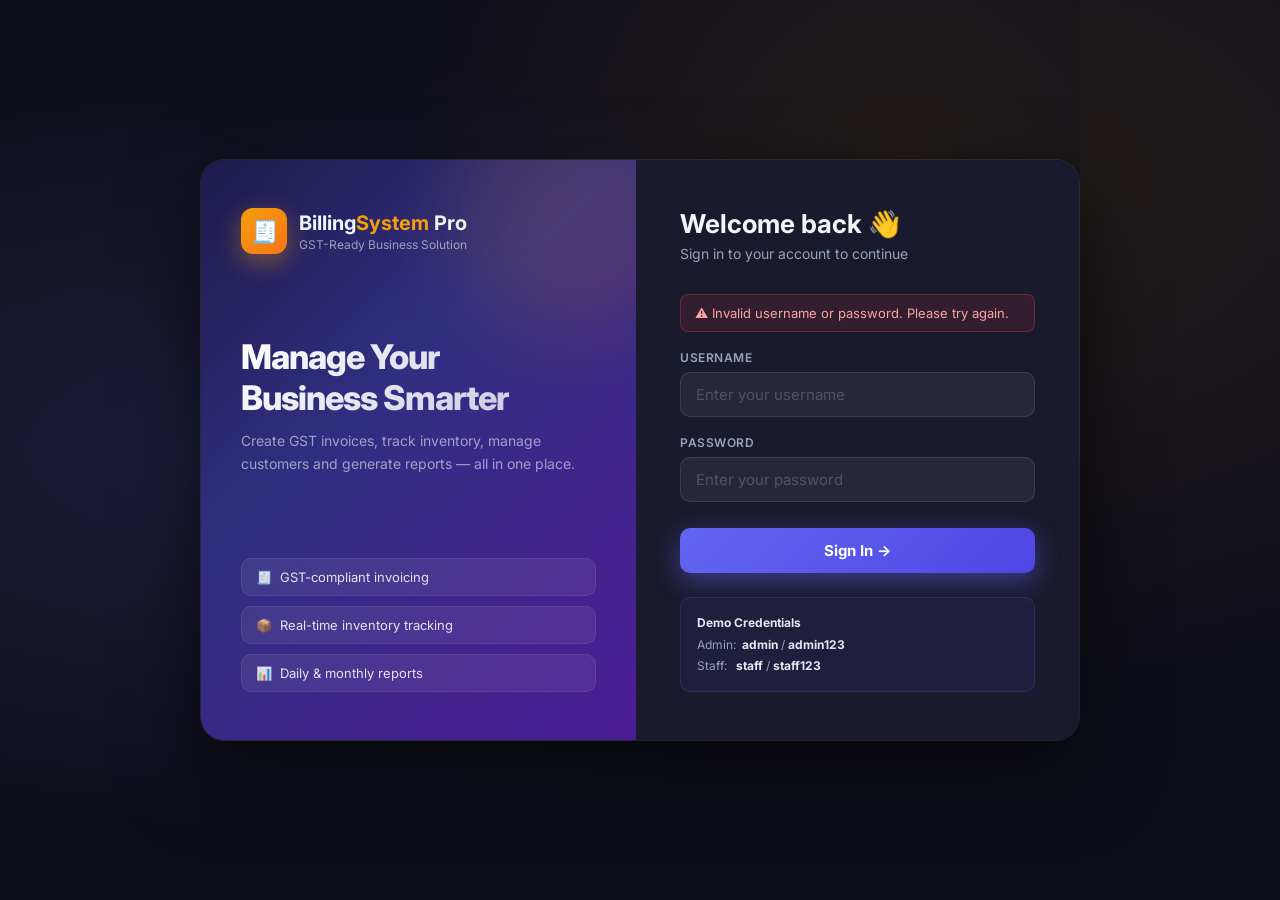
==== src/main/resources/static/login.html @ 72a1c330 "Initial commit: BillingSystem Pro Web App v1.0.0 - Spring Boot 3.2.5 + JPA + Spring Security - Sessi" ====
<!DOCTYPE html>
<html lang="en">
<head>
  <meta charset="UTF-8"/>
  <meta name="viewport" content="width=device-width, initial-scale=1.0"/>
  <title>Login — BillingSystem Pro</title>
  <link rel="preconnect" href="https://fonts.googleapis.com"/>
  <link href="https://fonts.googleapis.com/css2?family=Inter:wght@300;400;500;600;700;800&display=swap" rel="stylesheet"/>
  <style>
    *, *::before, *::after { box-sizing: border-box; margin: 0; padding: 0; }
    :root {
      --primary: #6366f1;
      --primary-dark: #4f46e5;
      --accent: #f59e0b;
      --bg: #0f0f1a;
      --card: #1a1a2e;
      --border: rgba(255,255,255,0.08);
      --text: #f1f5f9;
      --muted: #94a3b8;
    }
    html, body {
      height: 100%; font-family: 'Inter', sans-serif;
      background: radial-gradient(ellipse at 20% 50%, rgba(99,102,241,0.15) 0%, transparent 60%),
                  radial-gradient(ellipse at 80% 20%, rgba(245,158,11,0.08) 0%, transparent 50%),
                  #0f0f1a;
      color: var(--text);
      display: flex; align-items: center; justify-content: center; min-height: 100vh;
    }
    .login-wrapper {
      display: flex; width: 880px; min-height: 540px;
      border-radius: 24px; overflow: hidden;
      box-shadow: 0 32px 80px rgba(0,0,0,0.6);
      border: 1px solid var(--border);
    }
    /* Branding */
    .brand-panel {
      flex: 1;
      background: linear-gradient(135deg, #1e1b4b 0%, #312e81 40%, #4c1d95 100%);
      padding: 48px 40px; display: flex; flex-direction: column; justify-content: space-between;
      position: relative; overflow: hidden;
    }
    .brand-panel::before {
      content: ''; position: absolute; top: -60px; right: -60px;
      width: 240px; height: 240px; border-radius: 50%;
      background: rgba(245,158,11,0.12); filter: blur(40px);
    }
    .brand-logo { display: flex; align-items: center; gap: 12px; }
    .brand-icon {
      width: 46px; height: 46px;
      background: linear-gradient(135deg, #f59e0b, #f97316);
      border-radius: 12px; display: flex; align-items: center; justify-content: center;
      font-size: 22px; box-shadow: 0 8px 24px rgba(245,158,11,0.4); flex-shrink: 0;
    }
    .brand-name { font-size: 20px; font-weight: 700; }
    .brand-name span { color: #f59e0b; }
    .brand-tagline { font-size: 12px; color: rgba(255,255,255,0.55); margin-top: 2px; }
    .brand-hero h1 {
      font-size: 34px; font-weight: 800; line-height: 1.2; letter-spacing: -1px;
      background: linear-gradient(135deg, #fff, rgba(255,255,255,0.7));
      -webkit-background-clip: text; -webkit-text-fill-color: transparent;
    }
    .brand-hero p { color: rgba(255,255,255,0.55); font-size: 14px; margin-top: 12px; line-height: 1.6; }
    .features { display: flex; flex-direction: column; gap: 10px; }
    .feature {
      display: flex; align-items: center; gap: 10px;
      background: rgba(255,255,255,0.07); border-radius: 10px;
      padding: 10px 14px; font-size: 13px; color: rgba(255,255,255,0.85);
      border: 1px solid rgba(255,255,255,0.07);
    }
    /* Form panel */
    .form-panel {
      flex: 1; background: #1a1a2e; padding: 48px 44px;
      display: flex; flex-direction: column; justify-content: center;
    }
    .form-title { font-size: 26px; font-weight: 700; margin-bottom: 6px; }
    .form-sub { color: var(--muted); font-size: 14px; margin-bottom: 32px; }
    .field { margin-bottom: 18px; }
    .field label { display: block; font-size: 12px; font-weight: 600; color: var(--muted); margin-bottom: 7px; text-transform: uppercase; letter-spacing: 0.5px; }
    .field input {
      width: 100%; background: rgba(255,255,255,0.06); border: 1px solid rgba(255,255,255,0.1);
      border-radius: 10px; padding: 12px 15px; font-size: 15px; color: #fff;
      font-family: 'Inter', sans-serif; outline: none;
      transition: border-color 0.2s, box-shadow 0.2s;
    }
    .field input:focus { border-color: #6366f1; box-shadow: 0 0 0 3px rgba(99,102,241,0.2); }
    .field input::placeholder { color: rgba(255,255,255,0.2); }
    .btn-submit {
      width: 100%; padding: 13px; border: none; border-radius: 10px; cursor: pointer;
      background: linear-gradient(135deg, #6366f1, #4f46e5); color: #fff;
      font-size: 15px; font-weight: 700; font-family: 'Inter', sans-serif;
      box-shadow: 0 8px 24px rgba(99,102,241,0.45); margin-top: 8px;
      transition: transform 0.15s, box-shadow 0.15s;
    }
    .btn-submit:hover { transform: translateY(-1px); box-shadow: 0 12px 32px rgba(99,102,241,0.55); }
    .error-box {
      background: rgba(239,68,68,0.12); border: 1px solid rgba(239,68,68,0.3);
      border-radius: 8px; padding: 10px 14px; font-size: 13px; color: #fca5a5;
      margin-bottom: 18px;
    }
    .hint-box {
      margin-top: 24px; padding: 14px 16px;
      background: rgba(99,102,241,0.08); border-radius: 10px;
      border: 1px solid rgba(99,102,241,0.18);
      font-size: 12px; color: var(--muted); line-height: 1.8;
    }
    .hint-box strong { color: #e2e8f0; }
    @media (max-width: 700px) {
      .login-wrapper { flex-direction: column; width: 95vw; }
      .brand-panel { min-height: 200px; padding: 28px 20px; }
      .brand-hero h1 { font-size: 24px; }
      .form-panel { padding: 28px 20px; }
    }
  </style>
</head>
<body>
  <div class="login-wrapper">
    <div class="brand-panel">
      <div class="brand-logo">
        <div class="brand-icon">🧾</div>
        <div>
          <div class="brand-name">Billing<span>System</span> Pro</div>
          <div class="brand-tagline">GST-Ready Business Solution</div>
        </div>
      </div>
      <div class="brand-hero">
        <h1>Manage Your<br/>Business Smarter</h1>
        <p>Create GST invoices, track inventory, manage customers and generate reports — all in one place.</p>
      </div>
      <div class="features">
        <div class="feature">🧾 &nbsp;GST-compliant invoicing</div>
        <div class="feature">📦 &nbsp;Real-time inventory tracking</div>
        <div class="feature">📊 &nbsp;Daily &amp; monthly reports</div>
      </div>
    </div>

    <div class="form-panel">
      <div class="form-title">Welcome back 👋</div>
      <div class="form-sub">Sign in to your account to continue</div>

      <!-- Spring Security renders ?error on bad login -->
      <div th:if="${param.error}" class="error-box">
        ⚠️ Invalid username or password. Please try again.
      </div>
      <!-- Fallback for non-Thymeleaf (static serving) -->
      <div id="errBox" class="error-box" style="display:none">
        ⚠️ Invalid username or password. Please try again.
      </div>

      <!-- Spring Security processes POST /login itself -->
      <form method="POST" action="/login">
        <div class="field">
          <label for="username">Username</label>
          <input type="text" id="username" name="username"
                 placeholder="Enter your username" required
                 autocomplete="username"/>
        </div>
        <div class="field">
          <label for="password">Password</label>
          <input type="password" id="password" name="password"
                 placeholder="Enter your password" required
                 autocomplete="current-password"/>
        </div>
        <button type="submit" class="btn-submit" id="signInBtn">
          Sign In &rarr;
        </button>
      </form>

      <div class="hint-box">
        <strong>Demo Credentials</strong><br/>
        Admin: &nbsp;<strong>admin</strong> / <strong>admin123</strong><br/>
        Staff: &nbsp;&nbsp;<strong>staff</strong> / <strong>staff123</strong>
      </div>
    </div>
  </div>

  <script>
    // Show error message if URL has ?error
    if (new URLSearchParams(location.search).get('error') !== null) {
      document.getElementById('errBox').style.display = 'block';
    }
  </script>
</body>
</html>
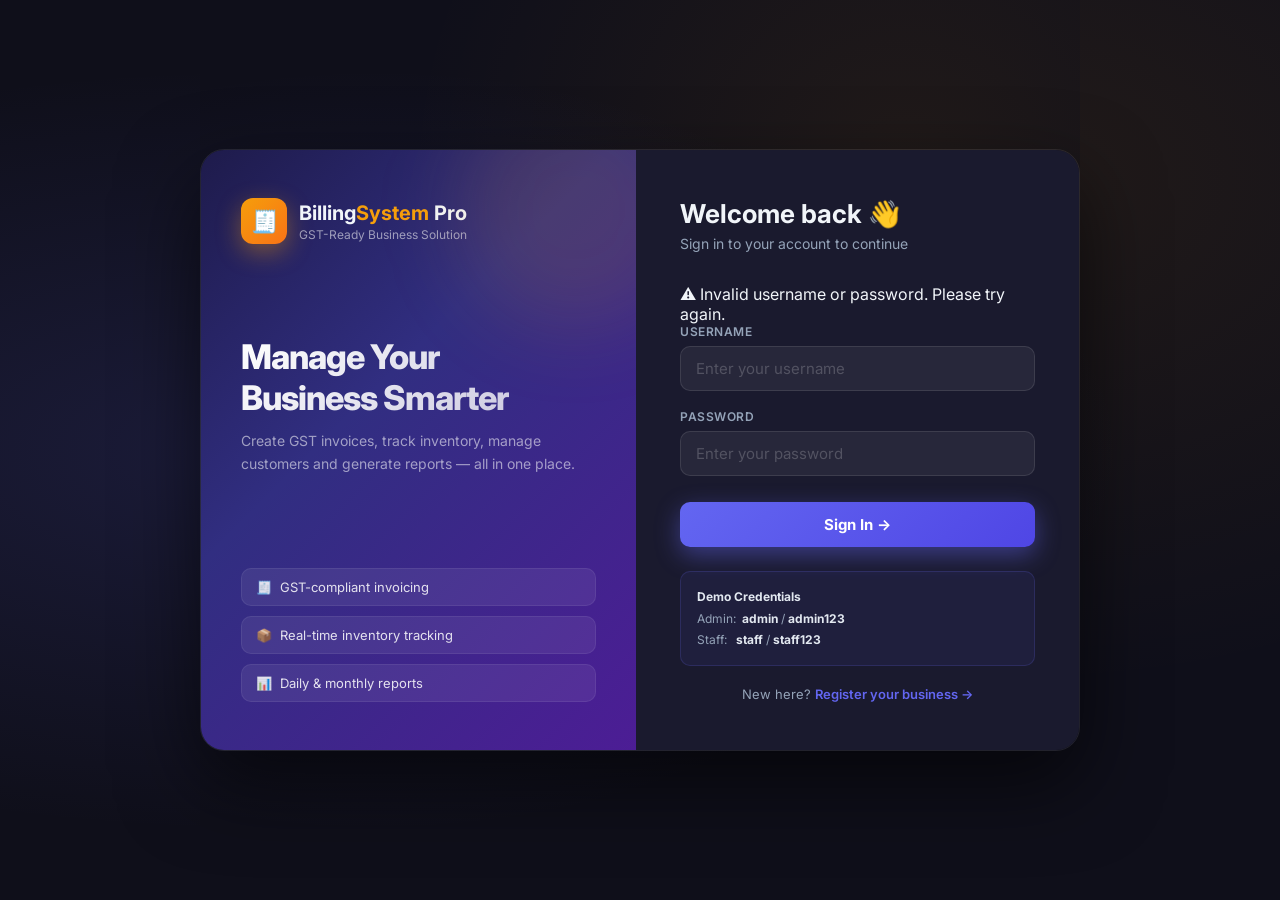
==== commit 81b7db63: "feat: Add business registration wizard (3-step onboarding) - BusinessProfile entity with 12 business" ====
--- a/src/main/resources/static/login.html
+++ b/src/main/resources/static/login.html
@@ -92,9 +92,9 @@
       transition: transform 0.15s, box-shadow 0.15s;
     }
     .btn-submit:hover { transform: translateY(-1px); box-shadow: 0 12px 32px rgba(99,102,241,0.55); }
-    .error-box {
-      background: rgba(239,68,68,0.12); border: 1px solid rgba(239,68,68,0.3);
-      border-radius: 8px; padding: 10px 14px; font-size: 13px; color: #fca5a5;
+    .success-box {
+      background: rgba(34,197,94,0.12); border: 1px solid rgba(34,197,94,0.3);
+      border-radius: 8px; padding: 10px 14px; font-size: 13px; color: #86efac;
       margin-bottom: 18px;
     }
     .hint-box {
@@ -137,6 +137,11 @@
       <div class="form-title">Welcome back 👋</div>
       <div class="form-sub">Sign in to your account to continue</div>
 
+      <!-- Registration success -->
+      <div id="successBox" class="success-box" style="display:none">
+        ✅ Business registered successfully! Please sign in.
+      </div>
+
       <!-- Spring Security renders ?error on bad login -->
       <div th:if="${param.error}" class="error-box">
         ⚠️ Invalid username or password. Please try again.
@@ -170,14 +175,17 @@
         Admin: &nbsp;<strong>admin</strong> / <strong>admin123</strong><br/>
         Staff: &nbsp;&nbsp;<strong>staff</strong> / <strong>staff123</strong>
       </div>
+
+      <div style="text-align:center;margin-top:20px;font-size:13px;color:var(--muted)">
+        New here? <a href="/register" style="color:#6366f1;font-weight:600;text-decoration:none">Register your business →</a>
+      </div>
     </div>
   </div>
 
   <script>
-    // Show error message if URL has ?error
-    if (new URLSearchParams(location.search).get('error') !== null) {
-      document.getElementById('errBox').style.display = 'block';
-    }
+    const p = new URLSearchParams(location.search);
+    if (p.get('error') !== null) document.getElementById('errBox').style.display = 'block';
+    if (p.get('registered') !== null) document.getElementById('successBox').style.display = 'block';
   </script>
 </body>
 </html>
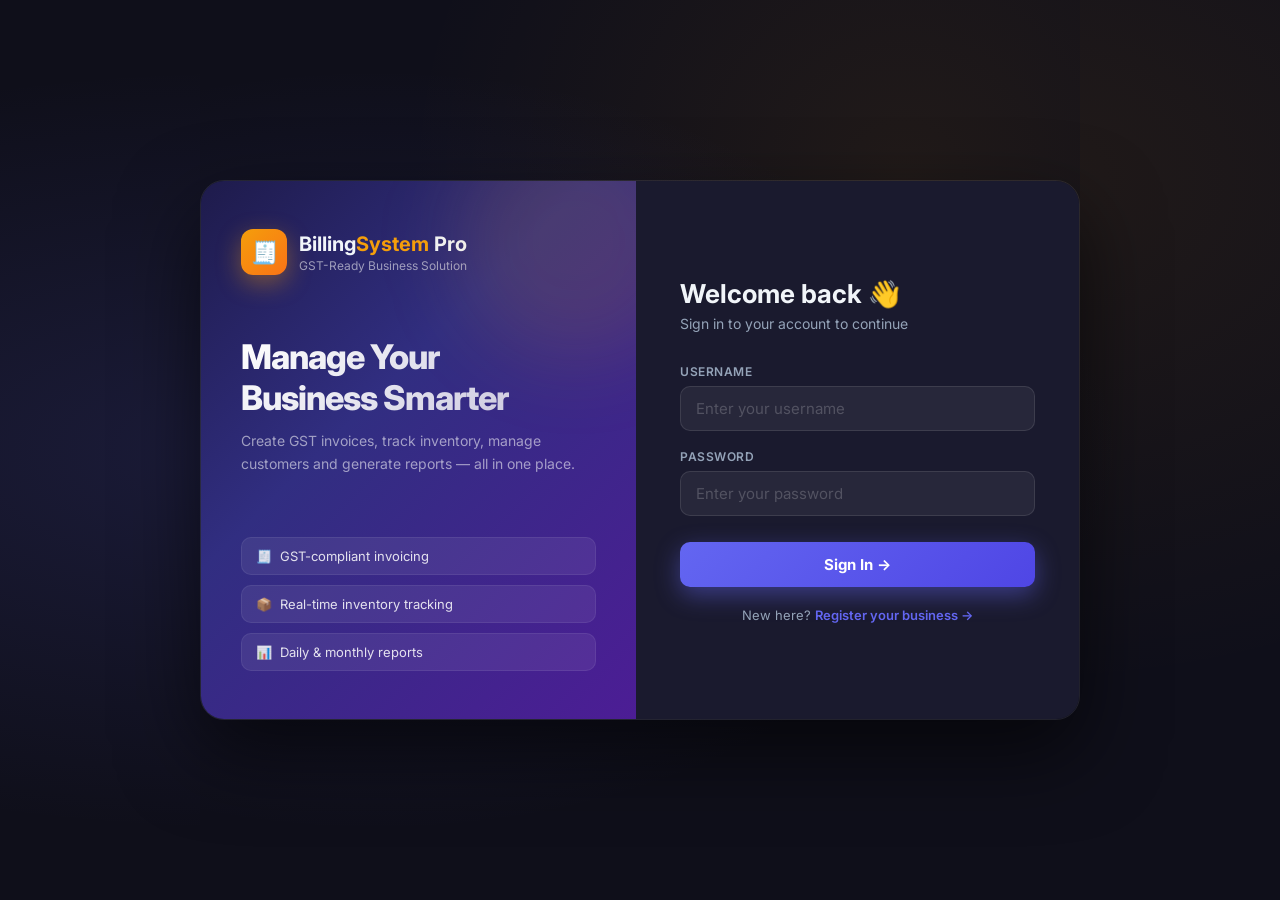
==== commit 06c86b7d: "fix: Login page UI/UX improvements - Removed persistent error message on initial load; now correctly" ====
--- a/src/main/resources/static/login.html
+++ b/src/main/resources/static/login.html
@@ -97,6 +97,11 @@
       border-radius: 8px; padding: 10px 14px; font-size: 13px; color: #86efac;
       margin-bottom: 18px;
     }
+    .error-box {
+      background: rgba(239,68,68,0.12); border: 1px solid rgba(239,68,68,0.3);
+      border-radius: 8px; padding: 10px 14px; font-size: 13px; color: #fca5a5;
+      margin-bottom: 18px;
+    }
     .hint-box {
       margin-top: 24px; padding: 14px 16px;
       background: rgba(99,102,241,0.08); border-radius: 10px;
@@ -142,11 +147,6 @@
         ✅ Business registered successfully! Please sign in.
       </div>
 
-      <!-- Spring Security renders ?error on bad login -->
-      <div th:if="${param.error}" class="error-box">
-        ⚠️ Invalid username or password. Please try again.
-      </div>
-      <!-- Fallback for non-Thymeleaf (static serving) -->
       <div id="errBox" class="error-box" style="display:none">
         ⚠️ Invalid username or password. Please try again.
       </div>
@@ -170,12 +170,6 @@
         </button>
       </form>
 
-      <div class="hint-box">
-        <strong>Demo Credentials</strong><br/>
-        Admin: &nbsp;<strong>admin</strong> / <strong>admin123</strong><br/>
-        Staff: &nbsp;&nbsp;<strong>staff</strong> / <strong>staff123</strong>
-      </div>
-
       <div style="text-align:center;margin-top:20px;font-size:13px;color:var(--muted)">
         New here? <a href="/register" style="color:#6366f1;font-weight:600;text-decoration:none">Register your business →</a>
       </div>
@@ -184,7 +178,16 @@
 
   <script>
     const p = new URLSearchParams(location.search);
-    if (p.get('error') !== null) document.getElementById('errBox').style.display = 'block';
+    const errBox = document.getElementById('errBox');
+    if (p.get('error') !== null) {
+      errBox.style.display = 'block';
+      setTimeout(() => { errBox.style.display = 'none'; }, 4000);
+      document.querySelectorAll('input').forEach(input => {
+        input.addEventListener('input', () => {
+          errBox.style.display = 'none';
+        });
+      });
+    }
     if (p.get('registered') !== null) document.getElementById('successBox').style.display = 'block';
   </script>
 </body>
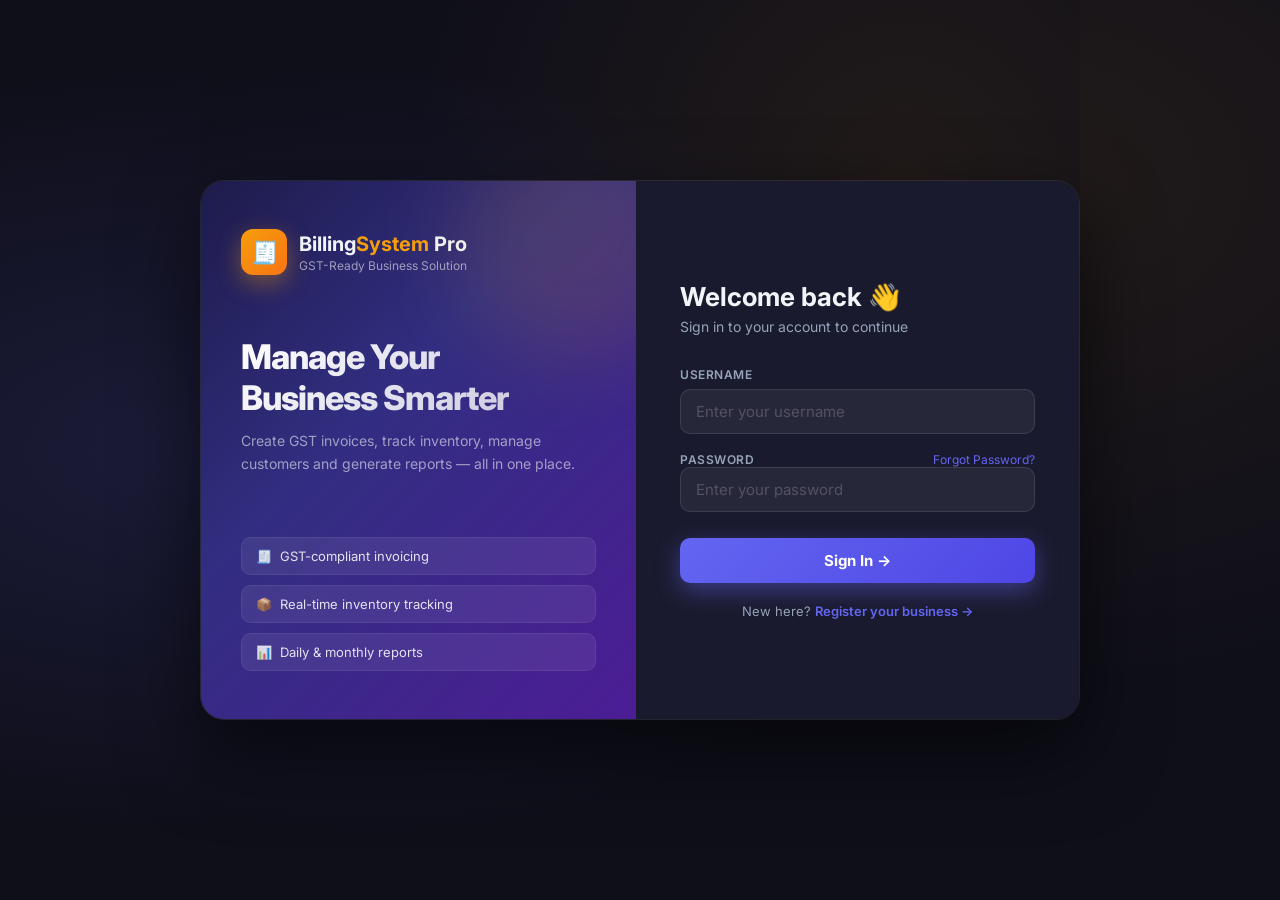
==== commit 880b2bd7: "feat: complete multi-tenant scaling, email OTP reset, UI fixes, PDF invoice" ====
--- a/src/main/resources/static/login.html
+++ b/src/main/resources/static/login.html
@@ -160,7 +160,10 @@
                  autocomplete="username"/>
         </div>
         <div class="field">
-          <label for="password">Password</label>
+          <div style="display:flex; justify-content:space-between; align-items:center;">
+            <label for="password" style="margin:0;">Password</label>
+            <a href="#" onclick="showForgotModal(event)" style="font-size:12px; color:#6366f1; text-decoration:none;">Forgot Password?</a>
+          </div>
           <input type="password" id="password" name="password"
                  placeholder="Enter your password" required
                  autocomplete="current-password"/>
@@ -188,7 +191,106 @@
         });
       });
     }
-    if (p.get('registered') !== null) document.getElementById('successBox').style.display = 'block';
+    if (p.get('registered') !== null) {
+      document.getElementById('successBox').style.display = 'block';
+    }
+  </script>
+
+  <!-- Forgot Password Modal -->
+  <div id="forgotModal" style="display:none; position:fixed; top:0; left:0; width:100%; height:100%; background:rgba(0,0,0,0.5); z-index:100; align-items:center; justify-content:center;">
+    <div style="background:#fff; padding:30px; border-radius:12px; width:100%; max-width:400px; box-shadow:0 10px 25px rgba(0,0,0,0.2);">
+      <h3 style="margin-top:0; font-size:20px; font-weight:700; color:#1e293b;">Reset Password</h3>
+      
+      <div id="forgotStep1">
+        <p style="font-size:13px; color:#64748b; margin-bottom:20px;">Enter your username to receive an OTP on your registered email address.</p>
+        <div class="field">
+          <label>Username</label>
+          <input type="text" id="forgotUsername" placeholder="Admin username"/>
+        </div>
+        <button type="button" class="btn-submit" onclick="sendOtp()" id="btnSendOtp">Send OTP</button>
+      </div>
+
+      <div id="forgotStep2" style="display:none;">
+        <p style="font-size:13px; color:#10b981; margin-bottom:20px;">OTP sent successfully! Please check your email.</p>
+        <div class="field">
+          <label>Enter 6-digit OTP</label>
+          <input type="text" id="resetOtp" placeholder="123456"/>
+        </div>
+        <div class="field">
+          <label>New Password</label>
+          <input type="password" id="resetNewPw" placeholder="Min 6 characters"/>
+        </div>
+        <button type="button" class="btn-submit" onclick="resetPassword()" id="btnResetPw">Reset Password</button>
+      </div>
+
+      <div style="text-align:center; margin-top:15px;">
+        <a href="#" onclick="hideForgotModal(event)" style="font-size:13px; color:#64748b; text-decoration:none;">Cancel</a>
+      </div>
+    </div>
+  </div>
+
+  <script>
+    function showForgotModal(e) {
+      e.preventDefault();
+      document.getElementById('forgotModal').style.display = 'flex';
+      document.getElementById('forgotStep1').style.display = 'block';
+      document.getElementById('forgotStep2').style.display = 'none';
+      document.getElementById('forgotUsername').value = document.getElementById('username').value;
+    }
+    function hideForgotModal(e) {
+      e.preventDefault();
+      document.getElementById('forgotModal').style.display = 'none';
+    }
+    
+    async function sendOtp() {
+      const username = document.getElementById('forgotUsername').value.trim();
+      if (!username) return alert('Username required');
+      document.getElementById('btnSendOtp').textContent = 'Sending...';
+      try {
+        const res = await fetch('/api/auth/forgot-password', {
+          method: 'POST',
+          headers:{'Content-Type':'application/json'},
+          body: JSON.stringify({username})
+        });
+        const data = await res.json();
+        if (res.ok) {
+          document.getElementById('forgotStep1').style.display = 'none';
+          document.getElementById('forgotStep2').style.display = 'block';
+        } else {
+          alert(data.error || 'Failed to send OTP');
+        }
+      } catch (err) {
+        alert('Server error');
+      } finally {
+        document.getElementById('btnSendOtp').textContent = 'Send OTP';
+      }
+    }
+
+    async function resetPassword() {
+      const username = document.getElementById('forgotUsername').value.trim();
+      const otp = document.getElementById('resetOtp').value.trim();
+      const newPassword = document.getElementById('resetNewPw').value;
+      if (!otp || !newPassword) return alert('Fill all fields');
+      document.getElementById('btnResetPw').textContent = 'Resetting...';
+      try {
+        const res = await fetch('/api/auth/reset-password', {
+          method: 'POST',
+          headers:{'Content-Type':'application/json'},
+          body: JSON.stringify({username, otp, newPassword})
+        });
+        const data = await res.json();
+        if (res.ok) {
+          alert('Password reset successfully! You can now sign in.');
+          document.getElementById('forgotModal').style.display = 'none';
+        } else {
+          alert(data.error || 'Failed to reset password');
+        }
+      } catch (err) {
+        alert('Server error');
+      } finally {
+        document.getElementById('btnResetPw').textContent = 'Reset Password';
+      }
+    }
   </script>
 </body>
 </html>
